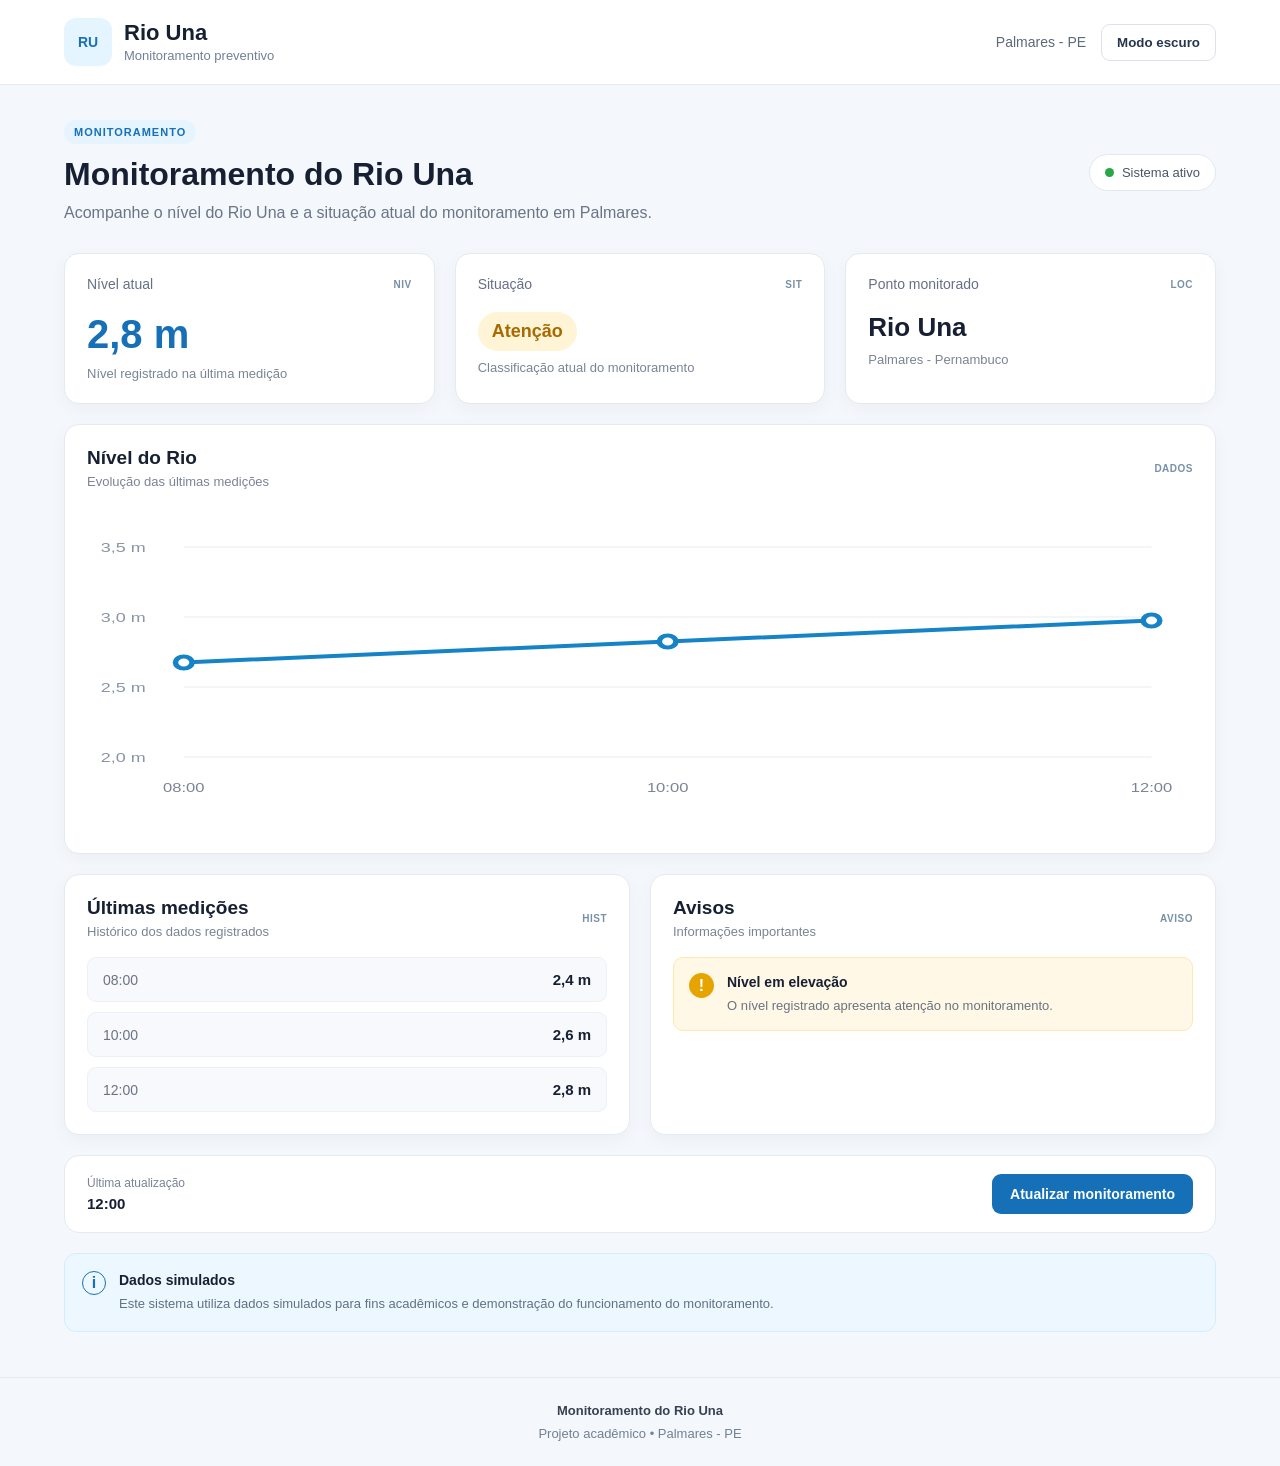
==== index.html @ 6af0bf57 "feat: adiciona estrutura incial do projeto" ====
<!DOCTYPE html>
<html lang="pt-BR">

<head>
    <meta charset="UTF-8">
    <meta name="viewport" content="width=device-width, initial-scale=1.0">

    <title>Monitoramento do Rio Una | Palmares</title>

    <link rel="stylesheet" href="style.css">
</head>

<body>

    <!-- CABEÇALHO -->
    <header class="topo">

        <div class="topo-conteudo">

            <div class="logo">

                <div class="logo-icone">
                    RU
                </div>

                <div>
                    <h1>Rio Una</h1>
                    <span>Monitoramento preventivo</span>
                </div>

            </div>

            <div class="acoes-topo">

                <div class="localizacao">
                    Palmares - PE
                </div>

                <button id="botaoTema" class="botao-tema">
                    Modo escuro
                </button>

            </div>

        </div>

    </header>


    <!-- CONTEÚDO -->
    <main class="container">

        <!-- INTRODUÇÃO -->
        <section class="introducao">

            <div>

                <span class="tag">
                    MONITORAMENTO
                </span>

                <h2>
                    Monitoramento do Rio Una
                </h2>

                <p>
                    Acompanhe o nível do Rio Una e a situação
                    atual do monitoramento em Palmares.
                </p>

            </div>

            <div class="status-online">
                <span></span>
                Sistema ativo
            </div>

        </section>


        <!-- CARDS -->
        <section class="cards">

            <!-- NÍVEL -->
            <div class="card">

                <div class="card-topo">

                    <span>
                        Nível atual
                    </span>

                    <span class="icone-card">
                        NIV
                    </span>

                </div>

                <div class="nivel" id="nivelAtual">
                    2,8 m
                </div>

                <p class="descricao">
                    Nível registrado na última medição
                </p>

            </div>


            <!-- SITUAÇÃO -->
            <div class="card">

                <div class="card-topo">

                    <span>
                        Situação
                    </span>

                    <span class="icone-card">
                        SIT
                    </span>

                </div>

                <div class="situacao atencao" id="situacao">
                    Atenção
                </div>

                <p class="descricao">
                    Classificação atual do monitoramento
                </p>

            </div>


            <!-- LOCAL -->
            <div class="card">

                <div class="card-topo">

                    <span>
                        Ponto monitorado
                    </span>

                    <span class="icone-card">
                        LOC
                    </span>

                </div>

                <div class="ponto">
                    Rio Una
                </div>

                <p class="descricao">
                    Palmares - Pernambuco
                </p>

            </div>

        </section>


        <!-- GRÁFICO -->
        <section class="painel">

            <div class="painel-cabecalho">

                <div>

                    <h3>
                        Nível do Rio
                    </h3>

                    <p>
                        Evolução das últimas medições
                    </p>

                </div>

                <span class="icone-painel">
                    DADOS
                </span>

            </div>


            <div class="grafico-container">

                <svg
                    id="grafico"
                    viewBox="0 0 800 320"
                    preserveAspectRatio="none"
                >

                    <line
                        x1="70"
                        y1="40"
                        x2="770"
                        y2="40"
                        class="linha-grade"
                    />

                    <line
                        x1="70"
                        y1="110"
                        x2="770"
                        y2="110"
                        class="linha-grade"
                    />

                    <line
                        x1="70"
                        y1="180"
                        x2="770"
                        y2="180"
                        class="linha-grade"
                    />

                    <line
                        x1="70"
                        y1="250"
                        x2="770"
                        y2="250"
                        class="linha-grade"
                    />

                    <text
                        x="10"
                        y="45"
                        class="texto-eixo"
                    >
                        3,5 m
                    </text>

                    <text
                        x="10"
                        y="115"
                        class="texto-eixo"
                    >
                        3,0 m
                    </text>

                    <text
                        x="10"
                        y="185"
                        class="texto-eixo"
                    >
                        2,5 m
                    </text>

                    <text
                        x="10"
                        y="255"
                        class="texto-eixo"
                    >
                        2,0 m
                    </text>

                    <polyline
                        id="linhaGrafico"
                        points=""
                        class="linha-grafico"
                    ></polyline>

                    <g id="pontosGrafico"></g>

                    <g id="horariosGrafico"></g>

                </svg>

            </div>

        </section>


        <!-- HISTÓRICO E AVISOS -->
        <section class="grid-conteudo">


            <!-- HISTÓRICO -->
            <div class="painel">

                <div class="painel-cabecalho">

                    <div>

                        <h3>
                            Últimas medições
                        </h3>

                        <p>
                            Histórico dos dados registrados
                        </p>

                    </div>

                    <span class="icone-painel">
                        HIST
                    </span>

                </div>

                <div
                    class="historico"
                    id="historico"
                ></div>

            </div>


            <!-- AVISOS -->
            <div class="painel">

                <div class="painel-cabecalho">

                    <div>

                        <h3>
                            Avisos
                        </h3>

                        <p>
                            Informações importantes
                        </p>

                    </div>

                    <span class="icone-painel">
                        AVISO
                    </span>

                </div>


                <div
                    class="aviso"
                    id="aviso"
                >

                    <div class="aviso-icone">
                        !
                    </div>

                    <div>

                        <strong id="tituloAviso">
                            Nível em elevação
                        </strong>

                        <p id="textoAviso">
                            O nível registrado apresenta elevação
                            nas últimas medições.
                        </p>

                    </div>

                </div>

            </div>

        </section>


        <!-- ATUALIZAÇÃO -->
        <section class="atualizacao">

            <div>

                <span class="atualizacao-titulo">
                    Última atualização
                </span>

                <strong id="horarioAtualizacao">
                    12:00
                </strong>

            </div>


            <button id="botaoAtualizar">
                Atualizar monitoramento
            </button>

        </section>


        <!-- INFORMAÇÃO -->
        <section class="informacao">

            <div class="informacao-icone">
                i
            </div>

            <div>

                <strong>
                    Dados simulados
                </strong>

                <p>
                    Este sistema utiliza dados simulados para fins
                    acadêmicos e demonstração do funcionamento
                    do monitoramento.
                </p>

            </div>

        </section>

    </main>


    <!-- RODAPÉ -->
    <footer>

        <strong>
            Monitoramento do Rio Una
        </strong>

        <span>
            Projeto acadêmico • Palmares - PE
        </span>

    </footer>


    <script src="script.js"></script>

</body>

</html>
---- style.css ----
* {
    margin: 0;
    padding: 0;
    box-sizing: border-box;
}

body {
    font-family: Arial, Helvetica, sans-serif;
    background: #f4f7fb;
    color: #172033;
    transition: 0.3s;
}


/* CABEÇALHO */

.topo {
    background: #ffffff;
    border-bottom: 1px solid #e5eaf1;
    padding: 18px 0;
}

.topo-conteudo {
    width: 90%;
    max-width: 1200px;
    margin: auto;

    display: flex;
    align-items: center;
    justify-content: space-between;
    gap: 20px;
}

.logo {
    display: flex;
    align-items: center;
    gap: 12px;
}

.logo-icone {
    width: 48px;
    height: 48px;

    display: flex;
    align-items: center;
    justify-content: center;

    background: #e5f5ff;
    border-radius: 12px;

    color: #1670b8;
    font-size: 14px;
    font-weight: bold;
}

.logo h1 {
    font-size: 22px;
}

.logo span {
    color: #718096;
    font-size: 13px;
}

.acoes-topo {
    display: flex;
    align-items: center;
    gap: 15px;
}

.localizacao {
    color: #5d6879;
    font-size: 14px;
}

.botao-tema {
    border: 1px solid #dce3ed;
    background: #ffffff;
    color: #27364d;

    padding: 10px 15px;

    border-radius: 9px;

    cursor: pointer;

    font-weight: 600;

    transition: 0.2s;
}

.botao-tema:hover {
    transform: translateY(-1px);
}


/* CONTAINER */

.container {
    width: 90%;
    max-width: 1200px;

    margin: 35px auto;
}


/* INTRODUÇÃO */

.introducao {
    display: flex;
    align-items: center;
    justify-content: space-between;

    gap: 30px;

    margin-bottom: 28px;
}

.tag {
    display: inline-block;

    background: #e6f4ff;
    color: #1670b8;

    padding: 6px 10px;

    border-radius: 20px;

    font-size: 11px;
    font-weight: bold;
    letter-spacing: 1px;
}

.introducao h2 {
    font-size: 32px;
    margin: 12px 0 8px;
}

.introducao p {
    color: #697586;
    line-height: 1.5;
}

.status-online {
    display: flex;
    align-items: center;
    gap: 8px;

    background: #ffffff;

    padding: 10px 15px;

    border-radius: 20px;

    border: 1px solid #e2e8f0;

    color: #4b5563;

    font-size: 13px;
}

.status-online span {
    width: 9px;
    height: 9px;

    background: #28a745;

    border-radius: 50%;

    display: block;
}


/* CARDS */

.cards {
    display: grid;

    grid-template-columns: repeat(3, 1fr);

    gap: 20px;

    margin-bottom: 20px;
}

.card {
    background: #ffffff;

    border: 1px solid #e5eaf1;

    border-radius: 15px;

    padding: 22px;

    box-shadow: 0 5px 18px rgba(20, 40, 70, 0.04);
}

.card-topo {
    display: flex;
    align-items: center;
    justify-content: space-between;

    color: #667085;

    font-size: 14px;
}

.icone-card {
    font-size: 10px;
    font-weight: bold;
    letter-spacing: 0.5px;

    color: #7890a8;
}

.nivel {
    font-size: 40px;
    font-weight: 700;

    margin-top: 20px;

    color: #1670b8;
}

.situacao {
    display: inline-block;

    margin-top: 20px;

    padding: 9px 14px;

    border-radius: 20px;

    font-size: 18px;

    font-weight: bold;
}

.situacao.normal {
    background: #e5f7eb;
    color: #1b7a3a;
}

.situacao.atencao {
    background: #fff4d6;
    color: #a66a00;
}

.situacao.alerta {
    background: #ffe3e3;
    color: #c62828;
}

.ponto {
    margin-top: 20px;

    font-size: 26px;
    font-weight: bold;
}

.descricao {
    margin-top: 9px;

    color: #7a8494;

    font-size: 13px;
}


/* PAINÉIS */

.painel {
    background: #ffffff;

    border: 1px solid #e5eaf1;

    border-radius: 15px;

    padding: 22px;

    box-shadow: 0 5px 18px rgba(20, 40, 70, 0.04);
}

.painel-cabecalho {
    display: flex;

    align-items: center;
    justify-content: space-between;

    margin-bottom: 18px;
}

.painel-cabecalho h3 {
    font-size: 19px;
}

.painel-cabecalho p {
    margin-top: 5px;

    color: #7a8494;

    font-size: 13px;
}

.icone-painel {
    font-size: 10px;
    font-weight: bold;
    letter-spacing: 0.5px;

    color: #7890a8;
}


/* GRÁFICO */

.grafico-container {
    width: 100%;
    overflow: hidden;
}

#grafico {
    width: 100%;
    height: 320px;

    overflow: visible;
}

.linha-grade {
    stroke: #e7edf4;
    stroke-width: 1;
}

.texto-eixo {
    fill: #8a94a3;
    font-size: 13px;
}

.linha-grafico {
    fill: none;

    stroke: #1683c7;

    stroke-width: 4;

    stroke-linecap: round;
    stroke-linejoin: round;
}

.ponto-grafico {
    fill: #ffffff;

    stroke: #1683c7;

    stroke-width: 4;
}

.texto-horario {
    fill: #7a8494;

    font-size: 12px;
}


/* HISTÓRICO */

.grid-conteudo {
    display: grid;

    grid-template-columns: 1fr 1fr;

    gap: 20px;

    margin-top: 20px;
}

.historico {
    display: flex;

    flex-direction: column;

    gap: 10px;
}

.medicao {
    display: flex;

    align-items: center;
    justify-content: space-between;

    padding: 13px 15px;

    background: #f7f9fc;

    border-radius: 9px;

    border: 1px solid #edf1f5;
}

.medicao span {
    color: #6b7280;

    font-size: 14px;
}

.medicao strong {
    font-size: 15px;
}


/* AVISOS */

.aviso {
    display: flex;

    gap: 13px;

    padding: 15px;

    background: #fff8e6;

    border: 1px solid #ffe8ad;

    border-radius: 10px;
}

.aviso-icone {
    width: 25px;
    height: 25px;

    display: flex;
    align-items: center;
    justify-content: center;

    background: #e6a400;
    color: white;

    border-radius: 50%;

    font-weight: bold;
}

.aviso strong {
    font-size: 14px;
}

.aviso p {
    margin-top: 6px;

    color: #6b7280;

    line-height: 1.4;

    font-size: 13px;
}


/* ATUALIZAÇÃO */

.atualizacao {
    margin-top: 20px;

    background: #ffffff;

    border: 1px solid #e5eaf1;

    border-radius: 15px;

    padding: 18px 22px;

    display: flex;

    align-items: center;
    justify-content: space-between;

    gap: 20px;
}

.atualizacao-titulo {
    display: block;

    color: #7a8494;

    font-size: 12px;

    margin-bottom: 5px;
}

.atualizacao strong {
    font-size: 15px;
}

#botaoAtualizar {
    border: none;

    background: #1670b8;
    color: #ffffff;

    padding: 12px 18px;

    border-radius: 9px;

    cursor: pointer;

    font-size: 14px;

    font-weight: bold;

    transition: 0.2s;
}

#botaoAtualizar:hover {
    transform: translateY(-2px);
}

#botaoAtualizar:active {
    transform: translateY(0);
}


/* INFORMAÇÃO */

.informacao {
    margin-top: 20px;

    display: flex;

    gap: 13px;

    padding: 17px;

    background: #edf7ff;

    border: 1px solid #d5ecfc;

    border-radius: 12px;
}

.informacao-icone {
    width: 24px;
    height: 24px;

    display: flex;
    align-items: center;
    justify-content: center;

    border: 1px solid #1670b8;

    border-radius: 50%;

    color: #1670b8;

    font-weight: bold;
}

.informacao strong {
    font-size: 14px;
}

.informacao p {
    margin-top: 5px;

    color: #617184;

    line-height: 1.5;

    font-size: 13px;
}


/* RODAPÉ */

footer {
    margin-top: 45px;

    padding: 25px;

    border-top: 1px solid #e5eaf1;

    display: flex;

    align-items: center;
    justify-content: center;

    gap: 8px;

    flex-direction: column;

    color: #718096;

    font-size: 13px;
}

footer strong {
    color: #374151;
}


/* MODO ESCURO */

body.dark {
    background: #101722;
    color: #f3f4f6;
}

body.dark .topo,
body.dark .card,
body.dark .painel,
body.dark .atualizacao,
body.dark .status-online {
    background: #182230;
    border-color: #283648;
}

body.dark .logo span,
body.dark .localizacao,
body.dark .descricao,
body.dark .painel-cabecalho p,
body.dark .medicao span,
body.dark .informacao p {
    color: #9aa8b8;
}

body.dark .botao-tema {
    background: #202d3d;
    color: #ffffff;
    border-color: #34465b;
}

body.dark .medicao {
    background: #202d3d;
    border-color: #304155;
}

body.dark .aviso {
    background: #332c1c;
    border-color: #66552b;
}

body.dark .informacao {
    background: #172d40;
    border-color: #254a66;
}

body.dark .linha-grade {
    stroke: #344254;
}

body.dark .texto-eixo,
body.dark .texto-horario {
    fill: #9aa8b8;
}

body.dark footer {
    border-color: #283648;
}

body.dark footer strong {
    color: #dce3eb;
}


/* RESPONSIVIDADE */

@media (max-width: 800px) {

    .topo-conteudo {
        flex-direction: column;
        align-items: flex-start;
    }

    .acoes-topo {
        width: 100%;
        justify-content: space-between;
    }

    .introducao {
        flex-direction: column;
        align-items: flex-start;
    }

    .cards {
        grid-template-columns: 1fr;
    }

    .grid-conteudo {
        grid-template-columns: 1fr;
    }

    .atualizacao {
        flex-direction: column;
        align-items: stretch;
    }

    #botaoAtualizar {
        width: 100%;
    }

    .introducao h2 {
        font-size: 27px;
    }
}
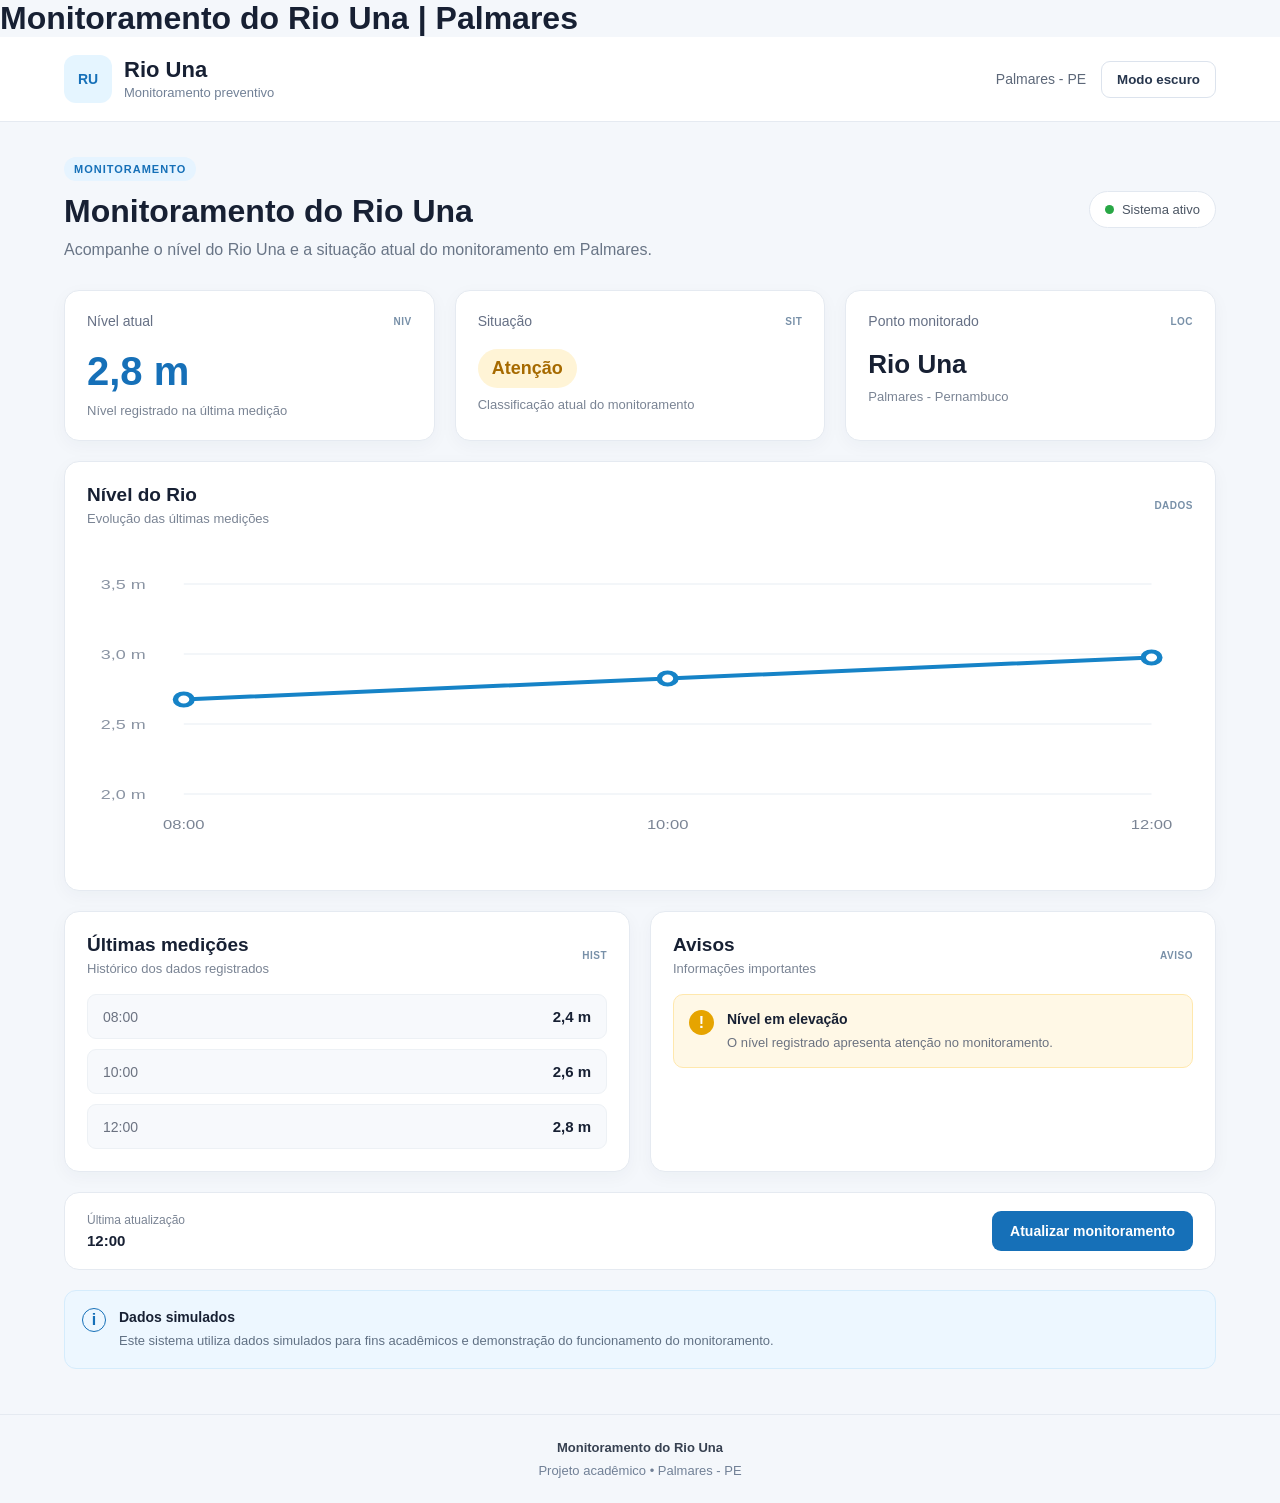
==== commit 792e0cd3: "feat: atualizatitulo do monitoramento" ====
--- a/index.html
+++ b/index.html
@@ -5,7 +5,7 @@
     <meta charset="UTF-8">
     <meta name="viewport" content="width=device-width, initial-scale=1.0">
 
-    <title>Monitoramento do Rio Una | Palmares</title>
+    <h1>Monitoramento do Rio Una | Palmares</h1>
 
     <link rel="stylesheet" href="style.css">
 </head>
